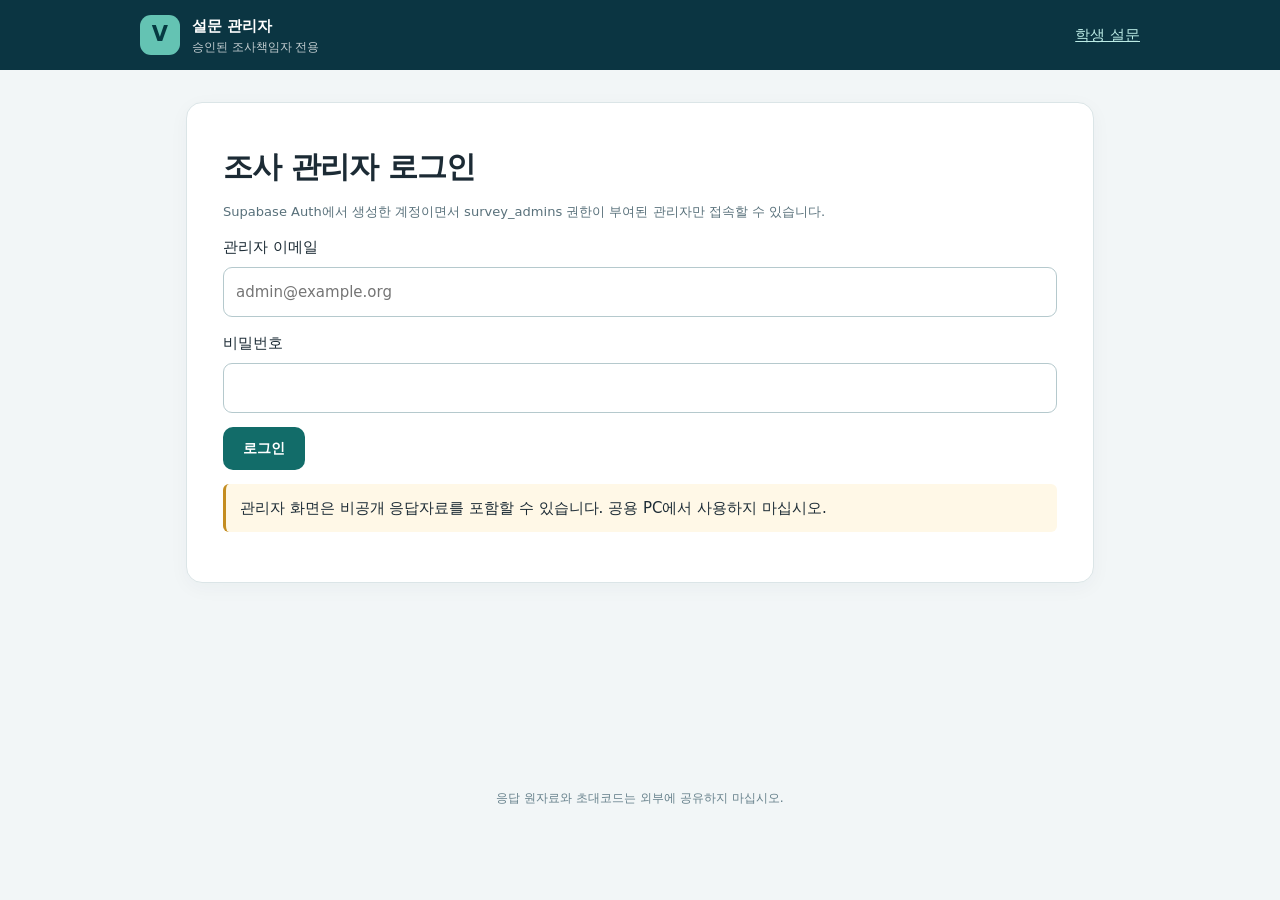
==== admin.html @ 1de878d0 "Refresh modules for optional coupon entry" ====
<!doctype html><html lang="ko"><head><meta charset="utf-8"><meta name="viewport" content="width=device-width,initial-scale=1"><meta name="referrer" content="no-referrer"><meta name="robots" content="noindex,nofollow"><title>설문 관리자 · v4.4.8</title><link rel="stylesheet" href="assets/styles.css"></head><body><header class="header"><div class="brand"><span class="mark">V</span><div><strong>설문 관리자</strong><small>승인된 조사책임자 전용</small></div></div><a class="quiet" href="./">학생 설문</a></header><main id="admin" class="shell"><div class="panel"><h1>관리자 시스템</h1><p>로딩 중입니다.</p></div></main><footer class="footer">응답 원자료와 초대코드는 외부에 공유하지 마십시오.</footer><script src="config.js"></script><script type="module" src="src/admin.mjs?v=448-raffle1"></script></body></html>
---- assets/styles.css ----
:root{font-family:system-ui,-apple-system,"Apple SD Gothic Neo","Malgun Gothic",sans-serif;color:#1c2b35;background:#f2f6f7;font-size:15px;line-height:1.6}*{box-sizing:border-box}body{margin:0}.header{background:#0b3542;color:#fff;display:flex;align-items:center;justify-content:space-between;padding:14px max(16px,calc((100vw - 1000px)/2));gap:16px}.brand{display:flex;align-items:center;gap:12px}.brand strong,.brand small{display:block}.brand small{font-size:.77rem;opacity:.75}.mark{width:40px;height:40px;display:grid;place-items:center;border-radius:11px;background:#64c3b3;color:#063a42;font-weight:900;font-size:1.4rem}.version{color:#c7e9e6;font-size:.8rem}.quiet{color:#bbebe5}.shell{max-width:940px;margin:32px auto;padding:0 16px;min-height:70vh}.panel{background:#fff;border:1px solid #dbe5e7;border-radius:16px;padding:clamp(18px,3.5vw,36px);box-shadow:0 5px 20px #1837490a;margin-bottom:18px}.hero{background:linear-gradient(135deg,#fff,#eaf6f2)}h1{font-size:clamp(1.4rem,3.5vw,2rem);line-height:1.3;letter-spacing:-.03em;margin:8px 0 16px}h2{font-size:1.35rem;line-height:1.4;margin:4px 0 10px}h3{font-size:1.07rem;margin:0 0 10px}.eyebrow{color:#176e6d;font-size:.75rem;text-transform:uppercase;letter-spacing:.06em;font-weight:700}p{margin:6px 0 12px}.muted,.help{color:#59717b;font-size:.87rem}.help{margin:3px 0 8px}.notice{border-left:3px solid #398a85;background:#eef8f7;padding:12px 16px;border-radius:5px;white-space:pre-wrap}.warning{background:#fff8e7;border-left:3px solid #c48d21;padding:12px 14px;border-radius:6px;margin:14px 0}.error{color:#9b2831;background:#fff3f3;border:1px solid #efb7be;padding:10px 13px;border-radius:8px;margin:12px 0}.success{color:#10615e;background:#e9f7f3;border:1px solid #abdfd3;padding:10px 13px;border-radius:8px}.question{padding:22px 0;border-top:1px solid #e5edef}.question:first-child{border-top:0}.question-title{font-size:1.035rem;font-weight:700;letter-spacing:-.01em}.qid{color:#287d75;font-size:.79rem;margin-right:8px;font-weight:800}.options{display:grid;grid-template-columns:repeat(2,minmax(0,1fr));gap:8px 12px;margin-top:12px}.options.single-column{grid-template-columns:1fr}.option{display:flex;gap:9px;align-items:flex-start;border:1px solid #dce7e9;border-radius:9px;padding:10px 12px;background:#fff;cursor:pointer;min-height:44px}.option:hover{border-color:#6eb6ae;background:#f7fcfb}.option:has(input:checked){border-color:#1b8f82;background:#e8f7f4;color:#095148}.option input{accent-color:#17857a;margin-top:4px;flex-shrink:0}.option span{line-height:1.45}.choice-scale{display:flex;flex-wrap:wrap;gap:6px;margin-top:10px}.choice-scale label{min-width:41px;height:43px;border:1px solid #d5e1e4;border-radius:9px;display:grid;place-items:center;cursor:pointer}.choice-scale label:has(input:checked){background:#157a75;color:#fff;border-color:#157a75}.choice-scale input{position:absolute;opacity:0;pointer-events:none}.scale-ends{display:flex;justify-content:space-between;color:#647d86;font-size:.77rem;margin-top:5px}.subquestion{margin:17px 0;border:1px solid #e1eaec;border-radius:10px;padding:14px}.subquestion h3{font-size:.91rem}.subquestion .choice-scale label{min-width:35px;height:38px}.model-card{border:1px solid #d8e6e8;border-radius:11px;margin:10px 0;padding:15px;background:#f9fcfc}.model-card strong{display:block;margin-bottom:3px}.model-card p{margin:0;color:#587079;font-size:.91rem}.buttons{display:flex;align-items:center;justify-content:space-between;gap:10px;margin-top:24px}.btn{border:0;background:#126c69;color:white;padding:12px 20px;border-radius:10px;cursor:pointer;font-size:.95rem;font-weight:700}.btn:hover{background:#0b5351}.btn.outline{background:#fff;color:#165b5b;border:1px solid #a7cecc}.btn:disabled{opacity:.45;cursor:not-allowed}.progress{height:7px;background:#e7eff0;border-radius:100px;overflow:hidden;margin:14px 0 6px}.progress span{display:block;height:100%;background:#1e9a8b;transition:width .2s}.progress-meta{display:flex;justify-content:space-between;color:#607c85;font-size:.82rem}.footer{text-align:center;color:#66808b;font-size:.82rem;padding:25px}.field{display:block;width:100%;border:1px solid #b5c9cd;border-radius:9px;font:inherit;padding:12px;margin:8px 0 14px}textarea.field{min-height:110px;resize:vertical}.mini-grid{display:grid;grid-template-columns:repeat(3,1fr);gap:11px}.metric{background:#edf7f5;border:1px solid #d2e7e3;border-radius:12px;padding:15px}.metric strong{font-size:1.5rem;display:block}.metric span{font-size:.8rem;color:#4a6972}table{border-collapse:collapse;width:100%;font-size:.9rem}th,td{text-align:left;padding:9px;border-bottom:1px solid #e1ebee}th{background:#f4f9f9}.table-wrap{overflow-x:auto}.row{display:flex;gap:12px;align-items:center}.row>*{flex:1}.hidden{display:none!important}.test-watermark{background:#fff0c8;color:#7b4f00;font-size:.8rem;text-align:center;padding:8px;font-weight:700}label:focus-within{outline:2px solid #56a9a0;outline-offset:2px}input[type="radio"],input[type="checkbox"]{min-width:17px;min-height:17px}.small{font-size:.8rem}@media(max-width:650px){.shell{margin:16px auto}.panel{padding:18px 14px;border-radius:12px}.options{grid-template-columns:1fr}.mini-grid{grid-template-columns:1fr}.row{flex-direction:column;align-items:stretch}.header{padding:12px 16px}.qid{display:inline-block}.choice-scale label{min-width:39px}.subquestion{padding:10px}.subquestion .choice-scale label{min-width:33px}}
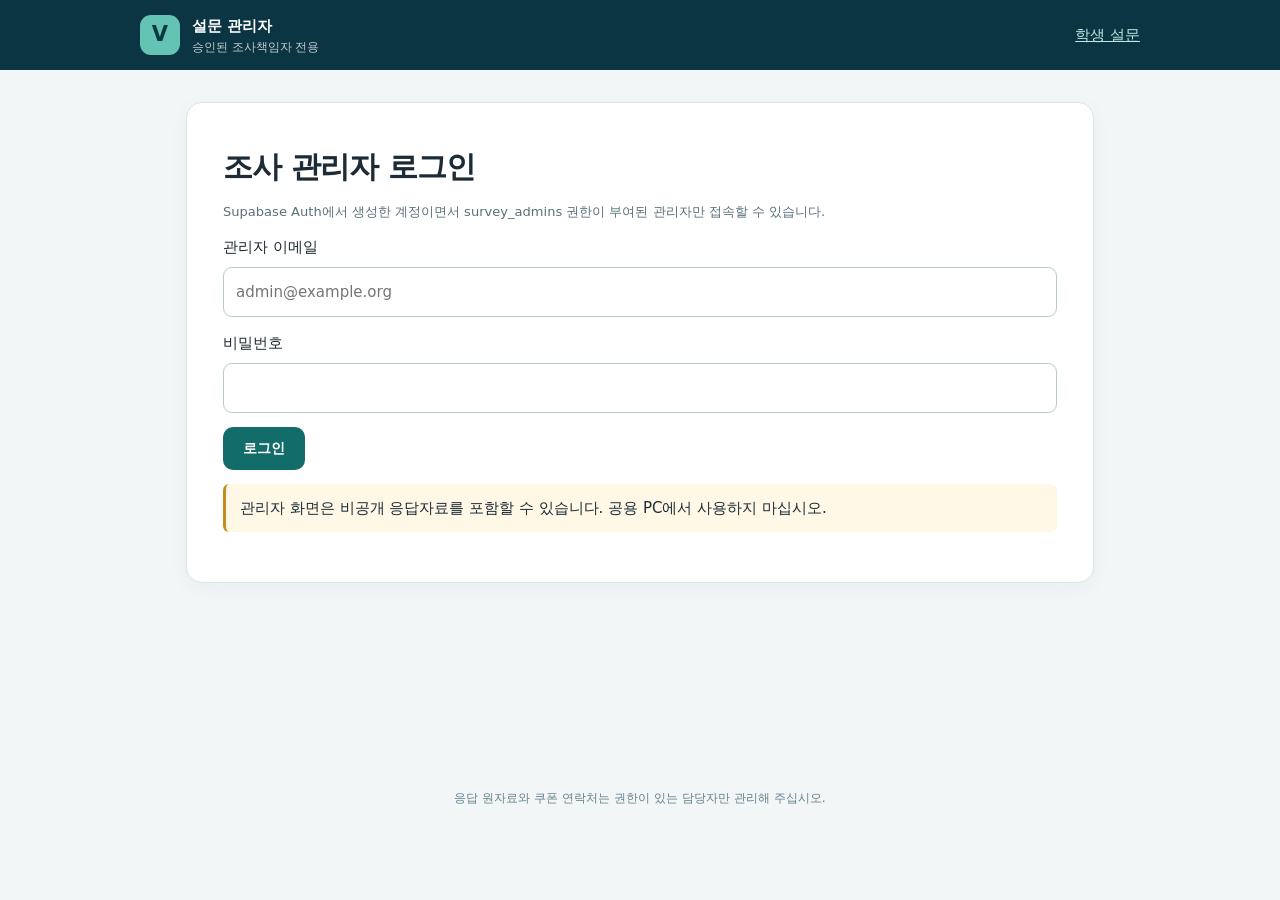
==== commit 59f328c3: "Align administrator footer with shared-link distribution" ====
--- a/admin.html
+++ b/admin.html
@@ -1 +1 @@
-<!doctype html><html lang="ko"><head><meta charset="utf-8"><meta name="viewport" content="width=device-width,initial-scale=1"><meta name="referrer" content="no-referrer"><meta name="robots" content="noindex,nofollow"><title>설문 관리자 · v4.4.8</title><link rel="stylesheet" href="assets/styles.css"></head><body><header class="header"><div class="brand"><span class="mark">V</span><div><strong>설문 관리자</strong><small>승인된 조사책임자 전용</small></div></div><a class="quiet" href="./">학생 설문</a></header><main id="admin" class="shell"><div class="panel"><h1>관리자 시스템</h1><p>로딩 중입니다.</p></div></main><footer class="footer">응답 원자료와 초대코드는 외부에 공유하지 마십시오.</footer><script src="config.js"></script><script type="module" src="src/admin.mjs?v=448-raffle1"></script></body></html>
+<!doctype html><html lang="ko"><head><meta charset="utf-8"><meta name="viewport" content="width=device-width,initial-scale=1"><meta name="referrer" content="no-referrer"><meta name="robots" content="noindex,nofollow"><title>설문 관리자 · v4.4.8</title><link rel="stylesheet" href="assets/styles.css"></head><body><header class="header"><div class="brand"><span class="mark">V</span><div><strong>설문 관리자</strong><small>승인된 조사책임자 전용</small></div></div><a class="quiet" href="./">학생 설문</a></header><main id="admin" class="shell"><div class="panel"><h1>관리자 시스템</h1><p>로딩 중입니다.</p></div></main><footer class="footer">응답 원자료와 쿠폰 연락처는 권한이 있는 담당자만 관리해 주십시오.</footer><script src="config.js"></script><script type="module" src="src/admin.mjs?v=448-link1"></script></body></html>
